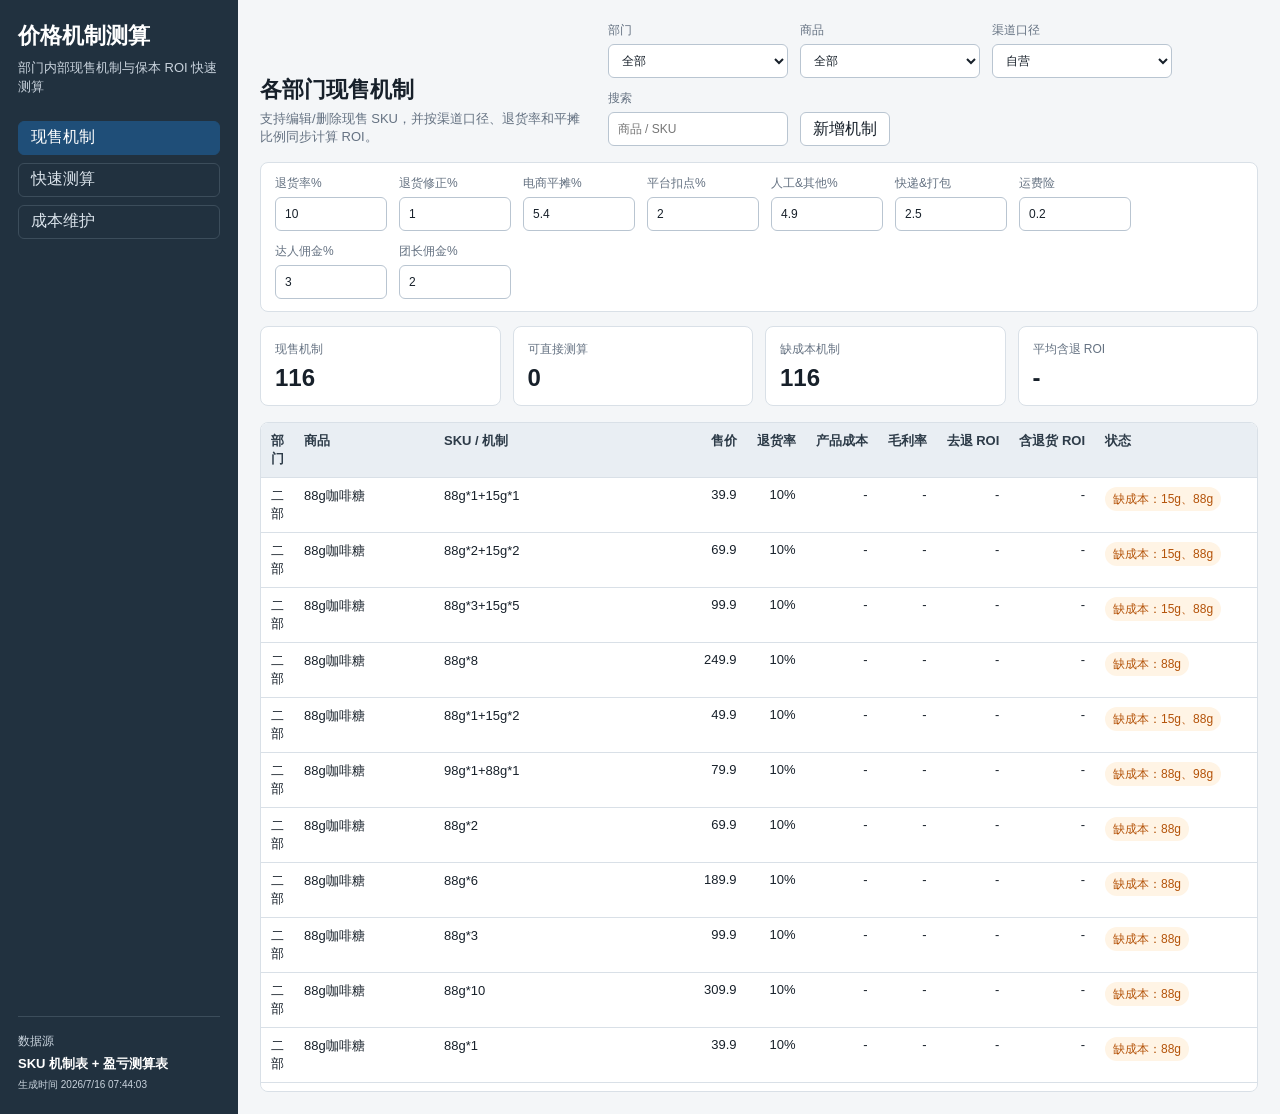
==== public/index.html @ be8b6a84 "Add ROI calculator static site" ====
<!doctype html>
<html lang="zh-CN">
  <head>
    <meta charset="UTF-8" />
    <meta name="viewport" content="width=device-width, initial-scale=1.0" />
    <title>部门价格机制 ROI 测算系统</title>
    <link rel="stylesheet" href="/public/styles.css" />
  </head>
  <body>
    <div class="app-shell">
      <aside class="sidebar">
        <div>
          <h1>价格机制测算</h1>
          <p>部门内部现售机制与保本 ROI 快速测算</p>
        </div>
        <nav class="nav-tabs" aria-label="视图切换">
          <button class="nav-tab active" data-view="overview">现售机制</button>
          <button class="nav-tab" data-view="calculator">快速测算</button>
          <button class="nav-tab" data-view="costs">成本维护</button>
        </nav>
        <div class="source-note">
          <span>数据源</span>
          <strong>SKU 机制表 + 盈亏测算表</strong>
          <small id="dataTime"></small>
        </div>
      </aside>

      <main class="workspace">
        <section id="overviewView" class="view active">
          <div class="toolbar">
            <div>
              <h2>各部门现售机制</h2>
              <p>支持编辑/删除现售 SKU，并按渠道口径、退货率和平摊比例同步计算 ROI。</p>
            </div>
            <div class="controls">
              <label>
                部门
                <select id="departmentFilter"></select>
              </label>
              <label>
                商品
                <select id="productFilter"></select>
              </label>
              <label>
                渠道口径
                <select id="overviewChannel">
                  <option value="self">自营</option>
                  <option value="influencer">达人带货</option>
                </select>
              </label>
              <label>
                搜索
                <input id="searchInput" type="search" placeholder="商品 / SKU" />
              </label>
              <button id="addSkuBtn" type="button">新增机制</button>
            </div>
          </div>

          <div class="panel overview-assumptions">
            <label>
              退货率%
              <input id="overviewRefundRate" type="number" step="0.1" />
            </label>
            <label>
              退货修正%
              <input id="overviewRefundCorrectionRate" type="number" step="0.1" />
            </label>
            <label>
              电商平摊%
              <input id="overviewShareRate" type="number" step="0.1" />
            </label>
            <label>
              平台扣点%
              <input id="overviewPlatformRate" type="number" step="0.1" />
            </label>
            <label>
              人工&其他%
              <input id="overviewLaborRate" type="number" step="0.1" />
            </label>
            <label>
              快递&打包
              <input id="overviewShippingCost" type="number" step="0.01" />
            </label>
            <label>
              运费险
              <input id="overviewFreightInsurance" type="number" step="0.01" />
            </label>
            <label>
              达人佣金%
              <input id="overviewInfluencerRate" type="number" step="0.1" />
            </label>
            <label>
              团长佣金%
              <input id="overviewLeaderRate" type="number" step="0.1" />
            </label>
          </div>

          <div class="metrics-grid">
            <div class="metric">
              <span>现售机制</span>
              <strong id="metricSkuCount">0</strong>
            </div>
            <div class="metric">
              <span>可直接测算</span>
              <strong id="metricCalculatedCount">0</strong>
            </div>
            <div class="metric">
              <span>缺成本机制</span>
              <strong id="metricMissingCount">0</strong>
            </div>
            <div class="metric">
              <span>平均含退 ROI</span>
              <strong id="metricAvgRoi">-</strong>
            </div>
          </div>

          <div class="table-wrap">
            <table>
              <thead>
                <tr>
                  <th>部门</th>
                  <th>商品</th>
                  <th>SKU / 机制</th>
                  <th class="num">售价</th>
                  <th class="num">退货率</th>
                  <th class="num">产品成本</th>
                  <th class="num">毛利率</th>
                  <th class="num">去退 ROI</th>
                  <th class="num">含退货 ROI</th>
                  <th>状态</th>
                  <th>操作</th>
                </tr>
              </thead>
              <tbody id="skuTableBody"></tbody>
            </table>
          </div>
        </section>

        <section id="calculatorView" class="view">
          <div class="toolbar">
            <div>
              <h2>快速盈亏测算</h2>
              <p>改售价、退货率、平摊比例或新增 SKU 组合后即时计算保本 ROI。</p>
            </div>
            <div class="controls wide-control">
              <label>
                套用已有机制
                <select id="scenarioSelect"></select>
              </label>
            </div>
          </div>

          <div class="calculator-grid">
            <section class="panel">
              <h3>机制输入</h3>
              <div class="form-grid">
                <label>
                  产品
                  <input id="calcProduct" type="text" placeholder="例如 98g咖啡糖" />
                </label>
                <label>
                  SKU 机制
                  <input id="calcSpec" type="text" placeholder="例如 88g*1+15.6g*4" />
                </label>
                <label>
                  渠道口径
                  <select id="calcChannel">
                    <option value="self">自营</option>
                    <option value="influencer">达人带货</option>
                  </select>
                </label>
                <label>
                  售价
                  <input id="calcPrice" type="number" step="0.01" />
                </label>
                <label>
                  退货率%
                  <input id="refundRate" type="number" step="0.1" />
                </label>
                <label>
                  退货修正%
                  <input id="refundCorrectionRate" type="number" step="0.1" />
                </label>
                <label>
                  快递&打包
                  <input id="shippingCost" type="number" step="0.01" />
                </label>
                <label>
                  运费险
                  <input id="freightInsurance" type="number" step="0.01" />
                </label>
                <label>
                  达人佣金%
                  <input id="influencerRate" type="number" step="0.1" />
                </label>
                <label>
                  团长佣金%
                  <input id="leaderRate" type="number" step="0.1" />
                </label>
                <label>
                  平台扣点%
                  <input id="platformRate" type="number" step="0.1" />
                </label>
                <label>
                  电商平摊%
                  <input id="shareRate" type="number" step="0.1" />
                </label>
                <label>
                  人工&其他%
                  <input id="laborRate" type="number" step="0.1" />
                </label>
              </div>
            </section>

            <section class="panel">
              <h3>SKU 成本拆解</h3>
              <div class="component-actions">
                <button id="parseSpecBtn" type="button">解析机制</button>
                <button id="addLineBtn" type="button">新增行</button>
              </div>
              <div class="component-list" id="componentList"></div>
            </section>
          </div>

          <div class="result-grid">
            <div class="result-card primary">
              <span>推广保本 ROI（去退）</span>
              <strong id="roiNetResult">-</strong>
            </div>
            <div class="result-card">
              <span>推广保本 ROI（含退货）</span>
              <strong id="roiRefundResult">-</strong>
            </div>
            <div class="result-card">
              <span>毛利率</span>
              <strong id="marginResult">-</strong>
            </div>
            <div class="result-card">
              <span>毛利</span>
              <strong id="profitResult">-</strong>
            </div>
            <div class="result-card">
              <span>总产品成本</span>
              <strong id="productCostResult">-</strong>
            </div>
            <div class="result-card">
              <span>发货成本</span>
              <strong id="deliveryCostResult">-</strong>
            </div>
          </div>

          <section class="panel comparison-panel">
            <h3>价格调整对比</h3>
            <div class="comparison-row">
              <label>
                原售价
                <input id="oldPrice" type="number" step="0.01" />
              </label>
              <label>
                新售价
                <input id="newPrice" type="number" step="0.01" />
              </label>
              <div class="compare-output" id="compareOutput"></div>
            </div>
          </section>
        </section>

        <section id="costsView" class="view">
          <div class="toolbar">
            <div>
              <h2>成本维护</h2>
              <p>按“产品 + 组件”维护成本；优先使用产品专属成本，通用成本只做兜底。</p>
            </div>
            <button id="resetCostsBtn" type="button">恢复表格成本</button>
          </div>

          <div class="panel">
            <div class="cost-add-row">
              <label>
                产品
                <input id="newCostProduct" type="text" placeholder="例如 98g咖啡糖" list="productList" />
              </label>
              <label>
                组件
                <input id="newCostName" type="text" placeholder="例如 98g" />
              </label>
              <label>
                单件成本
                <input id="newCostValue" type="number" step="0.01" />
              </label>
              <button id="addCostBtn" type="button">添加/更新</button>
            </div>
            <datalist id="productList"></datalist>
            <div class="table-wrap compact">
              <table>
                <thead>
                  <tr>
                    <th>产品</th>
                    <th>组件</th>
                    <th class="num">单件成本</th>
                    <th>来源</th>
                  </tr>
                </thead>
                <tbody id="costTableBody"></tbody>
              </table>
            </div>
          </div>
        </section>
      </main>
    </div>

    <dialog id="skuDialog">
      <form method="dialog" class="dialog-card">
        <h3 id="skuDialogTitle">编辑机制</h3>
        <div class="form-grid dialog-grid">
          <label>
            部门
            <select id="editDepartment"></select>
          </label>
          <label>
            商品
            <input id="editProduct" type="text" list="productList" />
          </label>
          <label>
            SKU / 机制
            <input id="editSku" type="text" />
          </label>
          <label>
            售价
            <input id="editPrice" type="number" step="0.01" />
          </label>
          <label>
            单品退货率%
            <input id="editRefundRate" type="number" step="0.1" placeholder="留空使用全局" />
          </label>
        </div>
        <div class="dialog-actions">
          <button id="cancelSkuEditBtn" type="button">取消</button>
          <button id="saveSkuBtn" type="button">保存</button>
        </div>
      </form>
    </dialog>

    <script src="/public/app.js" type="module"></script>
  </body>
</html>
---- public/styles.css ----
:root {
  color-scheme: light;
  --bg: #f4f6f8;
  --panel: #ffffff;
  --ink: #17202a;
  --muted: #657282;
  --line: #d9e0e7;
  --line-strong: #b9c5d1;
  --brand: #1f4e78;
  --brand-ink: #ffffff;
  --accent: #0f8b8d;
  --warn: #b45309;
  --bad: #b42318;
  --good: #067647;
  --soft: #eef6f7;
  font-family: "Microsoft YaHei", "Segoe UI", Arial, sans-serif;
}

* {
  box-sizing: border-box;
}

body {
  margin: 0;
  background: var(--bg);
  color: var(--ink);
}

button,
input,
select {
  font: inherit;
}

button {
  border: 1px solid var(--line-strong);
  background: #ffffff;
  color: var(--ink);
  min-height: 34px;
  border-radius: 6px;
  padding: 0 12px;
  cursor: pointer;
}

button:hover {
  border-color: var(--brand);
}

.app-shell {
  min-height: 100vh;
  display: grid;
  grid-template-columns: 238px minmax(0, 1fr);
}

.sidebar {
  background: #21313f;
  color: #ffffff;
  padding: 22px 18px;
  display: flex;
  flex-direction: column;
  gap: 24px;
}

.sidebar h1 {
  margin: 0 0 8px;
  font-size: 22px;
  line-height: 1.25;
}

.sidebar p {
  margin: 0;
  color: #c9d3dd;
  font-size: 13px;
  line-height: 1.5;
}

.nav-tabs {
  display: grid;
  gap: 8px;
}

.nav-tab {
  justify-content: flex-start;
  text-align: left;
  color: #dce5ed;
  background: transparent;
  border-color: #3c4d5b;
}

.nav-tab.active {
  color: #ffffff;
  background: var(--brand);
  border-color: var(--brand);
}

.source-note {
  margin-top: auto;
  border-top: 1px solid #3c4d5b;
  padding-top: 16px;
  display: grid;
  gap: 5px;
  font-size: 12px;
  color: #c9d3dd;
}

.source-note strong {
  color: #ffffff;
  font-size: 13px;
}

.workspace {
  min-width: 0;
  padding: 22px;
}

.view {
  display: none;
}

.view.active {
  display: block;
}

.toolbar {
  display: flex;
  justify-content: space-between;
  gap: 16px;
  align-items: flex-end;
  margin-bottom: 16px;
}

.toolbar h2 {
  margin: 0 0 5px;
  font-size: 22px;
}

.toolbar p {
  margin: 0;
  color: var(--muted);
  font-size: 13px;
}

.controls,
.form-grid,
.cost-add-row,
.comparison-row,
.overview-assumptions {
  display: flex;
  gap: 12px;
  align-items: flex-end;
  flex-wrap: wrap;
}

.wide-control {
  min-width: min(460px, 100%);
}

label {
  display: grid;
  gap: 5px;
  color: var(--muted);
  font-size: 12px;
}

input,
select {
  min-height: 34px;
  border: 1px solid var(--line-strong);
  border-radius: 6px;
  background: #ffffff;
  padding: 6px 9px;
  color: var(--ink);
}

input:focus,
select:focus {
  outline: 2px solid #b8dbe0;
  border-color: var(--accent);
}

.controls input,
.controls select,
.wide-control select {
  min-width: 180px;
}

.metrics-grid,
.result-grid {
  display: grid;
  grid-template-columns: repeat(4, minmax(0, 1fr));
  gap: 12px;
  margin-bottom: 16px;
}

.metric,
.result-card,
.panel {
  background: var(--panel);
  border: 1px solid var(--line);
  border-radius: 8px;
}

.metric,
.result-card {
  min-height: 78px;
  padding: 14px;
  display: grid;
  align-content: center;
  gap: 7px;
}

.metric span,
.result-card span {
  color: var(--muted);
  font-size: 12px;
}

.metric strong,
.result-card strong {
  font-size: 24px;
  line-height: 1.1;
}

.result-card.primary {
  border-color: #8bc3c6;
  background: var(--soft);
}

.table-wrap {
  background: var(--panel);
  border: 1px solid var(--line);
  border-radius: 8px;
  overflow: auto;
  max-height: calc(100vh - 230px);
}

.table-wrap.compact {
  max-height: calc(100vh - 190px);
}

table {
  width: 100%;
  border-collapse: collapse;
  min-width: 1220px;
}

th,
td {
  padding: 9px 10px;
  border-bottom: 1px solid var(--line);
  vertical-align: top;
  font-size: 13px;
}

th {
  position: sticky;
  top: 0;
  z-index: 1;
  background: #e9eef3;
  color: #2d3b48;
  text-align: left;
  font-weight: 700;
}

td.num,
th.num {
  text-align: right;
  white-space: nowrap;
}

tbody tr:hover {
  background: #f7fafb;
}

.sku-cell {
  min-width: 260px;
  max-width: 420px;
  line-height: 1.45;
}

.product-cell {
  min-width: 140px;
  max-width: 230px;
}

.status {
  display: inline-flex;
  align-items: center;
  min-height: 24px;
  padding: 3px 8px;
  border-radius: 999px;
  font-size: 12px;
  white-space: nowrap;
}

.status.ok {
  color: var(--good);
  background: #e8f5ef;
}

.status.warn {
  color: var(--warn);
  background: #fff4e5;
}

.status.bad {
  color: var(--bad);
  background: #fdecec;
}

.calculator-grid {
  display: grid;
  grid-template-columns: minmax(0, 1fr) minmax(420px, 0.9fr);
  gap: 14px;
  margin-bottom: 14px;
}

.panel {
  padding: 16px;
}

.panel h3 {
  margin: 0 0 13px;
  font-size: 16px;
}

.form-grid {
  display: grid;
  grid-template-columns: repeat(3, minmax(0, 1fr));
}

.form-grid label:first-child {
  grid-column: span 3;
}

.form-grid input {
  width: 100%;
}

.component-actions {
  display: flex;
  gap: 8px;
  margin-bottom: 10px;
}

.component-list {
  display: grid;
  gap: 8px;
}

.component-row {
  display: grid;
  grid-template-columns: minmax(120px, 1fr) 86px 94px 28px;
  gap: 8px;
  align-items: end;
}

.component-row button {
  min-width: 28px;
  padding: 0;
}

.component-row input,
.component-row select {
  width: 100%;
}

.comparison-panel {
  margin-top: 14px;
}

.compare-output {
  display: flex;
  gap: 10px;
  flex-wrap: wrap;
  min-height: 34px;
  align-items: center;
}

.compare-pill {
  border: 1px solid var(--line);
  background: #f7fafb;
  border-radius: 999px;
  padding: 6px 10px;
  font-size: 13px;
}

.cost-add-row {
  margin-bottom: 14px;
}

.cost-add-row input {
  min-width: 160px;
}

.overview-assumptions {
  margin-bottom: 14px;
  padding: 12px 14px;
}

.overview-assumptions input,
.overview-assumptions select {
  width: 112px;
}

.actions-cell {
  white-space: nowrap;
  min-width: 112px;
}

.actions-cell button {
  min-height: 28px;
  padding: 0 8px;
  margin-right: 5px;
}

dialog {
  border: 0;
  border-radius: 8px;
  padding: 0;
  width: min(760px, calc(100vw - 28px));
  box-shadow: 0 24px 80px rgba(23, 32, 42, 0.24);
}

dialog::backdrop {
  background: rgba(23, 32, 42, 0.38);
}

.dialog-card {
  padding: 18px;
  background: #ffffff;
}

.dialog-card h3 {
  margin: 0 0 14px;
  font-size: 18px;
}

.dialog-grid {
  grid-template-columns: repeat(2, minmax(0, 1fr));
}

.dialog-grid label:nth-child(3) {
  grid-column: span 2;
}

.dialog-actions {
  margin-top: 16px;
  display: flex;
  justify-content: flex-end;
  gap: 8px;
}

.dialog-actions button:last-child {
  color: #ffffff;
  background: var(--brand);
  border-color: var(--brand);
}

.muted {
  color: var(--muted);
}

.negative {
  color: var(--bad);
}

.positive {
  color: var(--good);
}

@media (max-width: 1080px) {
  .app-shell {
    grid-template-columns: 1fr;
  }

  .sidebar {
    position: static;
  }

  .nav-tabs {
    grid-template-columns: repeat(3, 1fr);
  }

  .calculator-grid,
  .metrics-grid,
  .result-grid {
    grid-template-columns: 1fr 1fr;
  }
}

@media (max-width: 720px) {
  .workspace {
    padding: 14px;
  }

  .toolbar {
    align-items: stretch;
    flex-direction: column;
  }

  .form-grid,
  .calculator-grid,
  .metrics-grid,
  .result-grid {
    grid-template-columns: 1fr;
  }

  .form-grid label:first-child {
    grid-column: auto;
  }
}
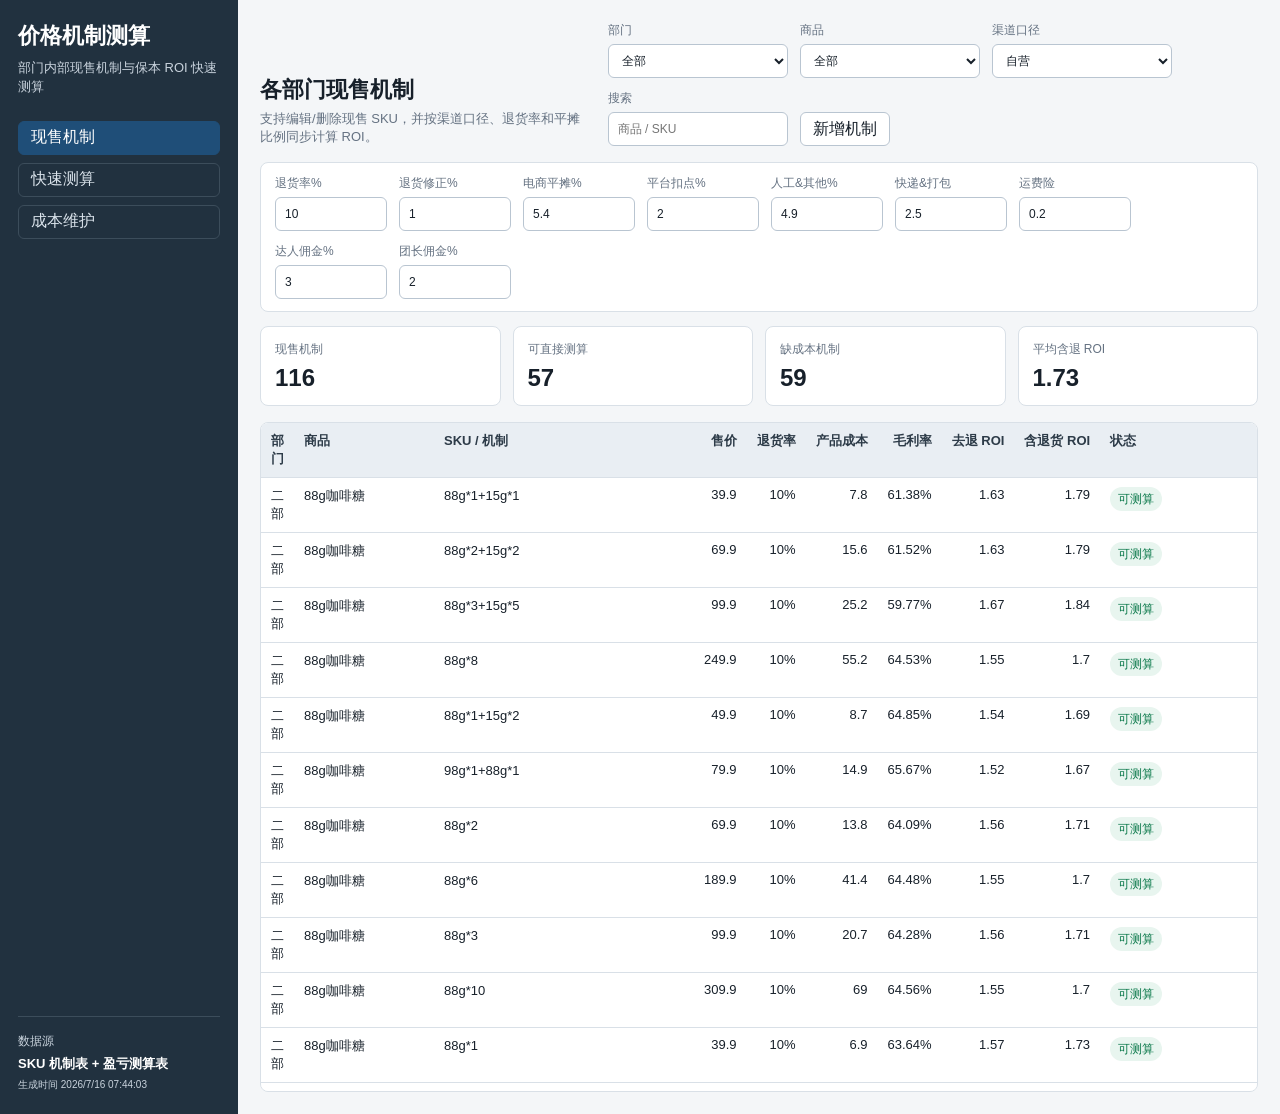
==== commit 27fbe947: "Add config export and bundled defaults support" ====
--- a/public/index.html
+++ b/public/index.html
@@ -271,7 +271,14 @@
               <h2>成本维护</h2>
               <p>按“产品 + 组件”维护成本；优先使用产品专属成本，通用成本只做兜底。</p>
             </div>
-            <button id="resetCostsBtn" type="button">恢复表格成本</button>
+            <div class="controls">
+              <button id="exportConfigBtn" type="button">导出配置</button>
+              <label class="file-button">
+                导入配置
+                <input id="importConfigInput" type="file" accept="application/json,.json" />
+              </label>
+              <button id="resetCostsBtn" type="button">恢复表格成本</button>
+            </div>
           </div>
 
           <div class="panel">
--- a/public/styles.css
+++ b/public/styles.css
@@ -46,6 +46,24 @@
   border-color: var(--brand);
 }
 
+.file-button {
+  min-height: 34px;
+  border: 1px solid var(--line-strong);
+  background: #ffffff;
+  color: var(--ink);
+  border-radius: 6px;
+  padding: 0 12px;
+  cursor: pointer;
+  display: inline-flex;
+  align-items: center;
+  justify-content: center;
+  font-size: 13px;
+}
+
+.file-button input {
+  display: none;
+}
+
 .app-shell {
   min-height: 100vh;
   display: grid;
